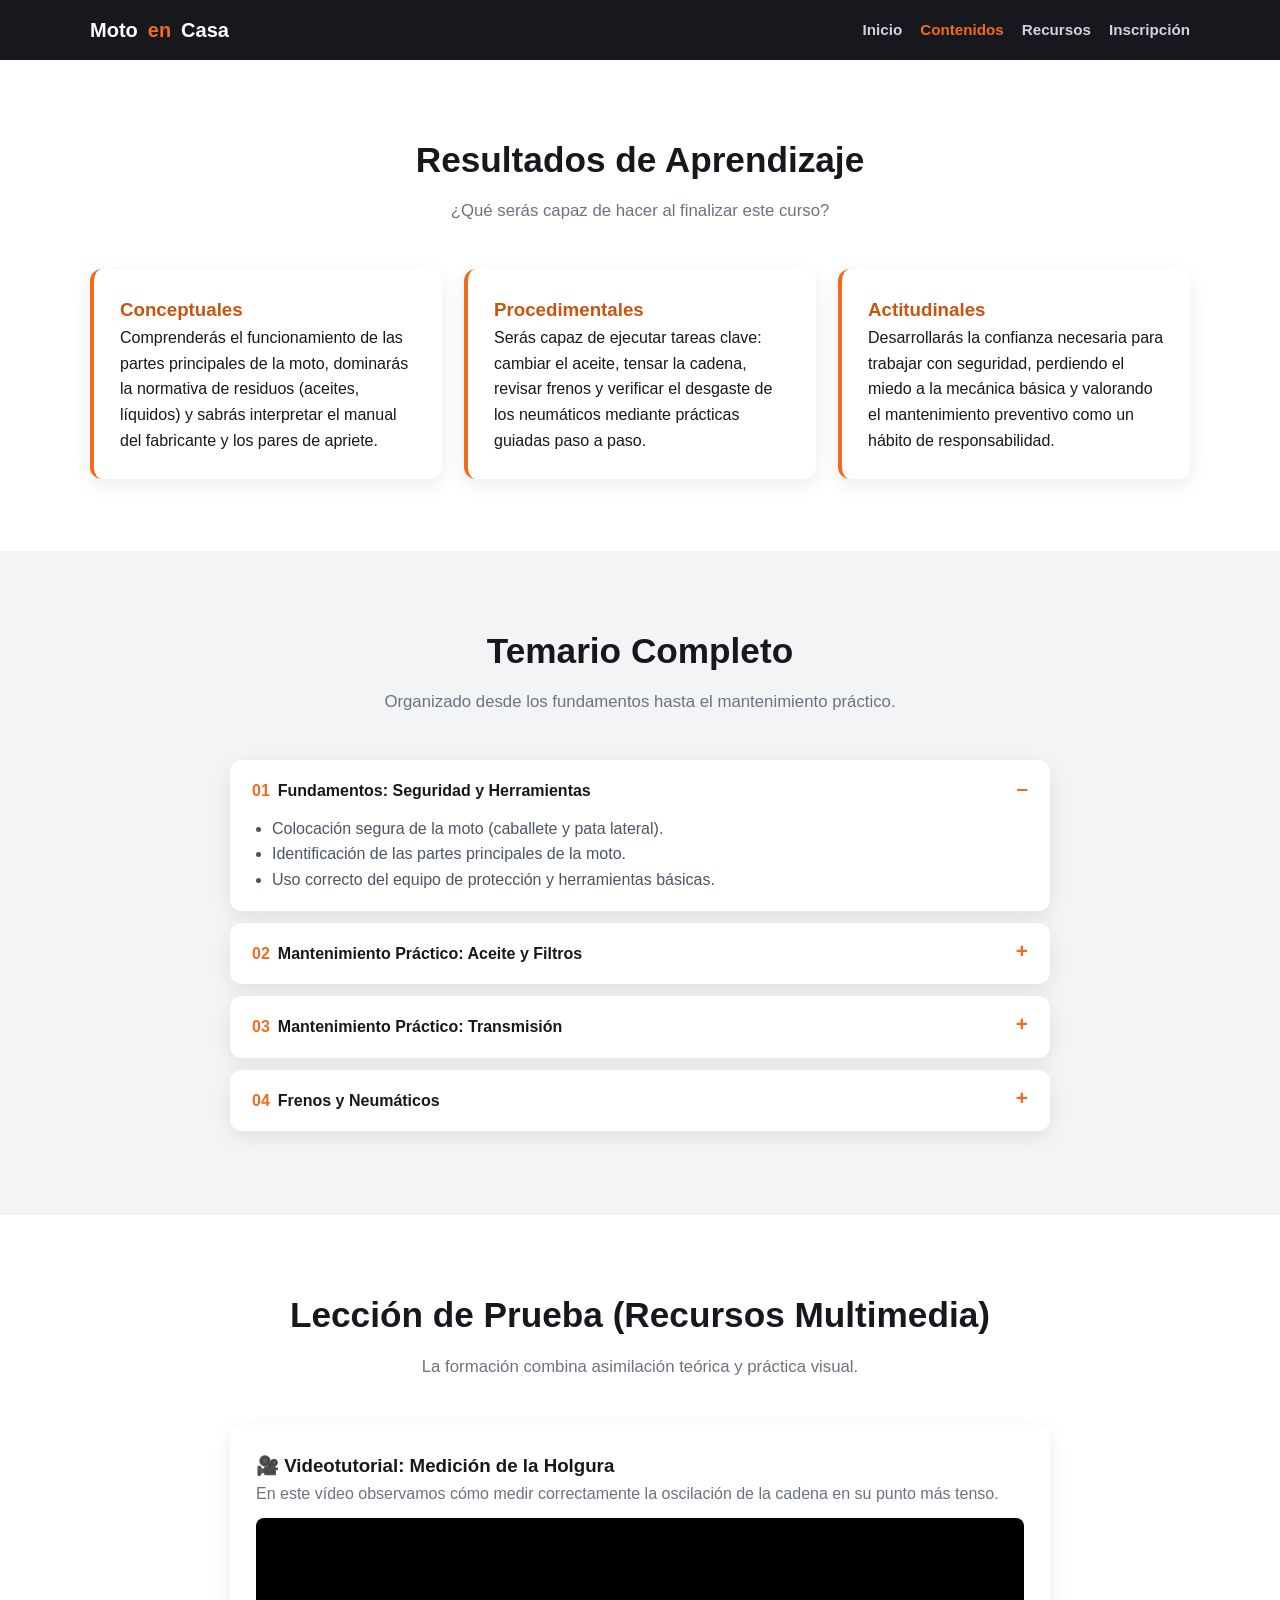
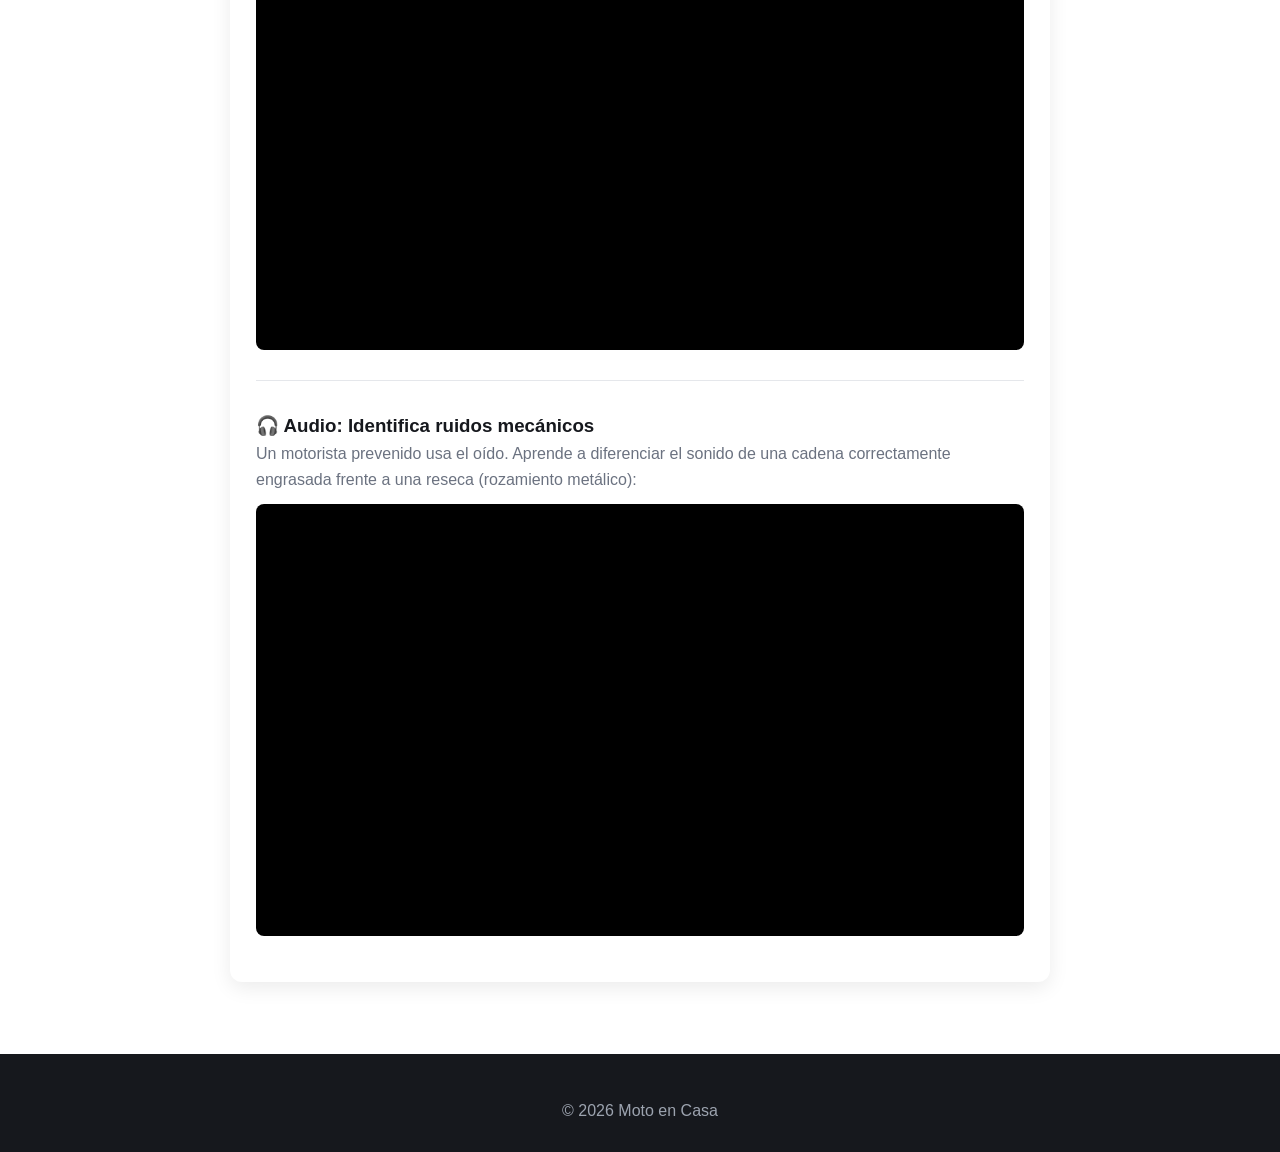
==== contenidos.html @ 29069a8e "Add files via upload" ====
<!DOCTYPE html>
<html lang="es">
<head>
  <meta charset="UTF-8">
  <title>Moto en Casa | Contenidos</title>
  <link rel="stylesheet" href="estilos.css">
</head>
<body>
  <header class="principal">
    <div class="contenedor">
      <a href="index.html" class="logo">Moto<span>en</span>Casa</a>
      <nav>
        <ul>
          <li><a href="index.html">Inicio</a></li>
          <li><a href="contenidos.html" class="activo">Contenidos</a></li>
          <li><a href="recursos.html">Recursos</a></li>
          <li><a href="inscripcion.html">Inscripción</a></li>
        </ul>
      </nav>
    </div>
  </header>

  <main>
    <section>
      <div class="contenedor">
        <header class="titulo-seccion">
          <h2>Resultados de Aprendizaje</h2>
          <p>¿Qué serás capaz de hacer al finalizar este curso?</p>
        </header>
        <div class="rejilla">
          <article class="tarjeta" style="border-left: 4px solid var(--naranja);">
            <h3 style="color: var(--naranja-oscuro);">Conceptuales</h3>
            <p>Comprenderás el funcionamiento de las partes principales de la moto, dominarás la normativa de residuos (aceites, líquidos) y sabrás interpretar el manual del fabricante y los pares de apriete.</p>
          </article>
          <article class="tarjeta" style="border-left: 4px solid var(--naranja);">
            <h3 style="color: var(--naranja-oscuro);">Procedimentales</h3>
            <p>Serás capaz de ejecutar tareas clave: cambiar el aceite, tensar la cadena, revisar frenos y verificar el desgaste de los neumáticos mediante prácticas guiadas paso a paso.</p>
          </article>
          <article class="tarjeta" style="border-left: 4px solid var(--naranja);">
            <h3 style="color: var(--naranja-oscuro);">Actitudinales</h3>
            <p>Desarrollarás la confianza necesaria para trabajar con seguridad, perdiendo el miedo a la mecánica básica y valorando el mantenimiento preventivo como un hábito de responsabilidad.</p>
          </article>
        </div>
      </div>
    </section>

    <section class="gris">
      <div class="contenedor" style="max-width: 820px; margin: 0 auto;">
        <header class="titulo-seccion">
          <h2>Temario Completo</h2>
          <p>Organizado desde los fundamentos hasta el mantenimiento práctico.</p>
        </header>
        
        <details open>
          <summary><span><span class="modulo-num">01</span>Fundamentos: Seguridad y Herramientas</span></summary>
          <ul>
            <li>Colocación segura de la moto (caballete y pata lateral).</li>
            <li>Identificación de las partes principales de la moto.</li>
            <li>Uso correcto del equipo de protección y herramientas básicas.</li>
          </ul>
        </details>
        <details>
          <summary><span><span class="modulo-num">02</span>Mantenimiento Práctico: Aceite y Filtros</span></summary>
          <ul>
            <li>Comprobación del nivel y elección de la viscosidad adecuada.</li>
            <li>Proceso de vaciado, sustitución de filtro y llenado sin derrames.</li>
            <li>Gestión y reciclaje del aceite usado según normativa.</li>
          </ul>
        </details>
        <details>
          <summary><span><span class="modulo-num">03</span>Mantenimiento Práctico: Transmisión</span></summary>
          <ul>
            <li>Limpieza profunda con productos específicos.</li>
            <li>Engrase correcto (interior vs exterior de los eslabones).</li>
            <li>Medición de holgura y tensado mediante el eje trasero.</li>
          </ul>
        </details>
        <details>
          <summary><span><span class="modulo-num">04</span>Frenos y Neumáticos</span></summary>
          <ul>
            <li>Revisión del testigo de desgaste de las pastillas.</li>
            <li>Verificación del nivel del líquido de frenos.</li>
            <li>Lectura de presiones, códigos de fabricación y desgaste de neumáticos.</li>
          </ul>
        </details>
      </div>
    </section>

    <section>
      <div class="contenedor" style="max-width: 820px; margin: 0 auto;">
        <header class="titulo-seccion">
          <h2>Lección de Prueba (Recursos Multimedia)</h2>
          <p>La formación combina asimilación teórica y práctica visual.</p>
        </header>
        <div class="tarjeta">
          <!-- VÍDEO DE YOUTUBE -->
      <h3>🎥 Videotutorial: Medición de la Holgura</h3>
      <p style="margin-bottom: 12px; color: var(--gris);">En este vídeo observamos cómo medir correctamente la oscilación de la cadena en su punto más tenso.</p>
      <div class="video-responsive">
        <iframe src="https://www.youtube.com/embed/zH3EIVi4r98" title="Videotutorial: medición de la holgura de la cadena" allow="accelerometer; autoplay; clipboard-write; encrypted-media; gyroscope; picture-in-picture; web-share" referrerpolicy="strict-origin-when-cross-origin" allowfullscreen></iframe>
      </div>
          
          <hr style="margin: 30px 0; border: 0; border-top: 1px solid #e5e7eb;">
          
          <h3>🎧 Audio: Identifica ruidos mecánicos</h3>
          <p style="margin-bottom: 12px; color: var(--gris);">Un motorista prevenido usa el oído. Aprende a diferenciar el sonido de una cadena correctamente engrasada frente a una reseca (rozamiento metálico):</p>
          <div class="video-responsive">
            <iframe src="https://www.youtube.com/embed/iTVDW3MZ-8c" title="Audio: ruidos de una cadena engrasada frente a una reseca" allow="accelerometer; autoplay; clipboard-write; encrypted-media; gyroscope; picture-in-picture; web-share" referrerpolicy="strict-origin-when-cross-origin" allowfullscreen></iframe>
          </div>
        </div>
      </div>
    </section>
  </main>
  
  <footer>
    <div class="contenedor"><p>&copy; 2026 Moto en Casa</p></div>
  </footer>
</body>
</html>
---- estilos.css ----
:root {
  --negro: #16181d; --gris-oscuro: #2a2e37; --gris: #6b7280; --gris-claro: #f3f4f6;
  --blanco: #ffffff; --naranja: #f26b1d; --naranja-oscuro: #c9540f; --verde: #1f8a4c;
  --azul-claro: #e0f2fe; --azul-oscuro: #0369a1; --radio: 12px;
  --sombra: 0 6px 20px rgba(0, 0, 0, 0.08);
}
* { box-sizing: border-box; margin: 0; padding: 0; }
body { font-family: "Segoe UI", Roboto, Helvetica, sans-serif; line-height: 1.6; color: var(--negro); background: var(--blanco); }
a { color: var(--naranja-oscuro); text-decoration: none; }
.contenedor { width: min(1100px, 100% - 32px); margin-inline: auto; }

/* Cabecera */
header.principal { position: sticky; top: 0; z-index: 10; background: var(--negro); color: var(--blanco); }
header.principal .contenedor { display: flex; align-items: center; justify-content: space-between; gap: 16px; padding: 14px 0; flex-wrap: wrap; }
.logo { display: flex; align-items: center; gap: 10px; font-weight: 800; font-size: 1.25rem; color: var(--blanco); }
.logo span { color: var(--naranja); }
nav ul { display: flex; gap: 18px; list-style: none; flex-wrap: wrap; }
nav a { color: #d1d5db; font-size: 0.95rem; font-weight: 600;}
nav a:hover, nav a.activo { color: var(--naranja); }

/* Secciones generales */
section { padding: 72px 0; }
section.gris { background: var(--gris-claro); }
.titulo-seccion { text-align: center; max-width: 720px; margin: 0 auto 44px; }
.titulo-seccion h2 { font-size: clamp(1.6rem, 3vw, 2.2rem); margin-bottom: 10px; }
.titulo-seccion p { color: var(--gris); font-size: 1.05rem; }
.rejilla { display: grid; gap: 22px; grid-template-columns: repeat(auto-fit, minmax(280px, 1fr)); }
.tarjeta { background: var(--blanco); border-radius: var(--radio); padding: 26px; box-shadow: var(--sombra); }
.icono { width: 48px; height: 48px; border-radius: 10px; display: grid; place-items: center; background: rgba(242, 107, 29, 0.12); margin-bottom: 14px; font-size: 1.5rem; }

/* Botones */
.boton { display: inline-block; padding: 14px 26px; border-radius: var(--radio); font-weight: 700; cursor: pointer; font-size: 1rem; text-align: center; border: none; }
.boton.primario { background: var(--naranja); color: var(--blanco); }
.boton.primario:hover { background: var(--naranja-oscuro); }

/* Hero */
.hero { background: linear-gradient(135deg, var(--negro) 0%, var(--gris-oscuro) 100%); color: var(--blanco); padding: 80px 0; text-align: center; }
.hero h1 { font-size: clamp(2rem, 4vw, 3rem); margin-bottom: 18px; line-height: 1.2; }
.hero h1 mark { background: none; color: var(--naranja); }

/* Elementos específicos */
.aviso-verde { background: #ecfdf3; border-left: 6px solid var(--verde); border-radius: var(--radio); padding: 28px; margin-bottom: 20px; }
.sabias-que { background: var(--azul-claro); border-left: 6px solid var(--azul-oscuro); border-radius: var(--radio); padding: 20px; margin-top: 20px; }
.video-responsive { position: relative; padding-bottom: 56.25%; height: 0; overflow: hidden; border-radius: 8px; background: #000; margin-bottom: 20px;}
.video-responsive video, .video-responsive iframe { position: absolute; top: 0; left: 0; width: 100%; height: 100%; border: 0; }
.reproductor-audio { width: 100%; margin-top: 10px; }

/* Acordeones (Temario y FAQ) */
details { background: var(--blanco); border-radius: var(--radio); box-shadow: var(--sombra); padding: 18px 22px; margin-bottom: 12px; }
details summary { cursor: pointer; font-weight: 700; list-style: none; display: flex; justify-content: space-between; gap: 12px; }
details summary::-webkit-details-marker { display: none; }
details summary::after { content: "+"; color: var(--naranja); font-size: 1.3rem; line-height: 1; }
details[open] summary::after { content: "–"; }
details p, details ul { margin-top: 12px; color: #4b5563; }
details ul { padding-left: 20px; }
.modulo-num { color: var(--naranja); margin-right: 8px; }

/* Formularios e Inscripción */
.inscripcion { display: grid; grid-template-columns: 1fr 1fr; gap: 30px; align-items: start; }
@media (max-width: 820px) { .inscripcion { grid-template-columns: 1fr; } }
.precio { background: var(--negro); color: var(--blanco); border-radius: var(--radio); padding: 32px; }
.precio .cifra { font-size: 3rem; font-weight: 800; color: var(--naranja); }
form { display: grid; gap: 14px; }
label { font-weight: 600; font-size: 0.95rem; display: block; margin-bottom: 4px; }
input, textarea { width: 100%; padding: 12px 14px; border: 1px solid #d1d5db; border-radius: 8px; font: inherit; }
.check-legal { display: flex; gap: 10px; align-items: flex-start; font-size: 0.9rem; color: #4b5563; }

/* Pie */
footer { background: var(--negro); color: #9ca3af; padding: 44px 0 28px; text-align: center; margin-top: auto; }
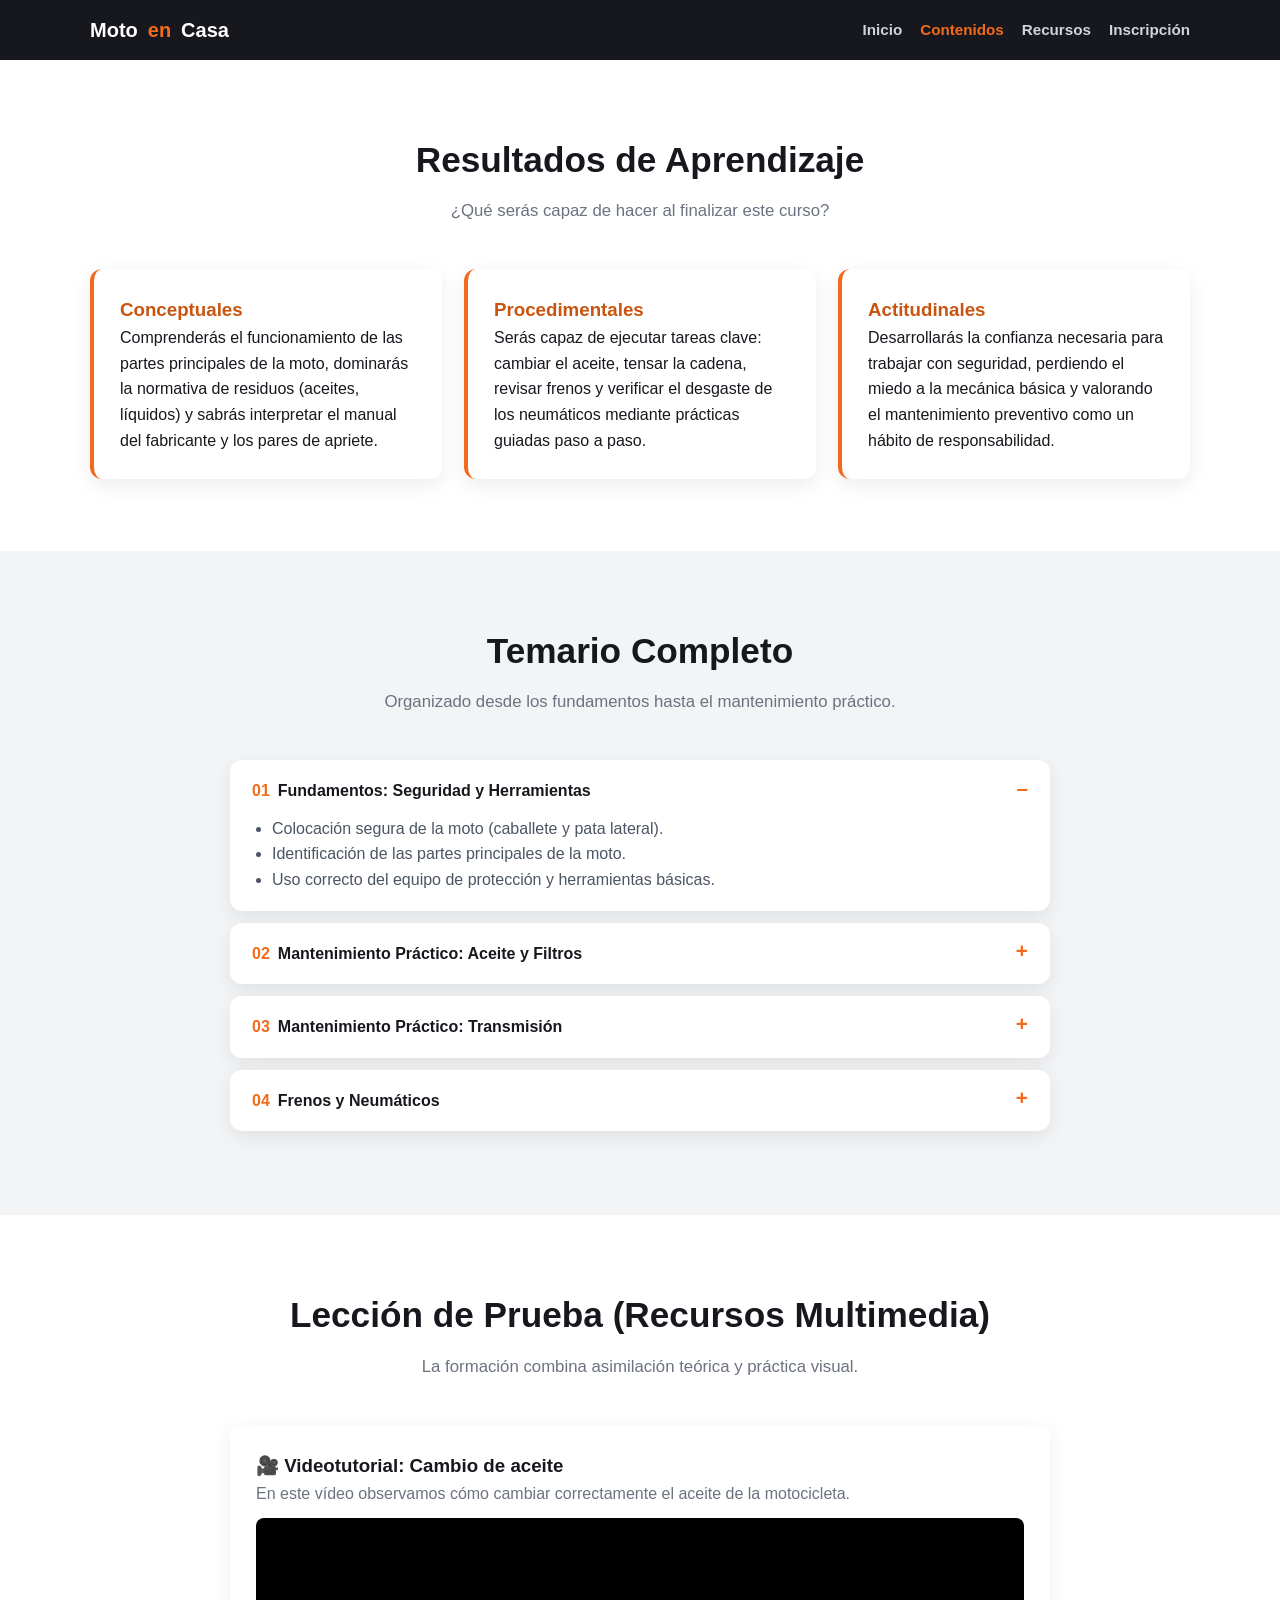
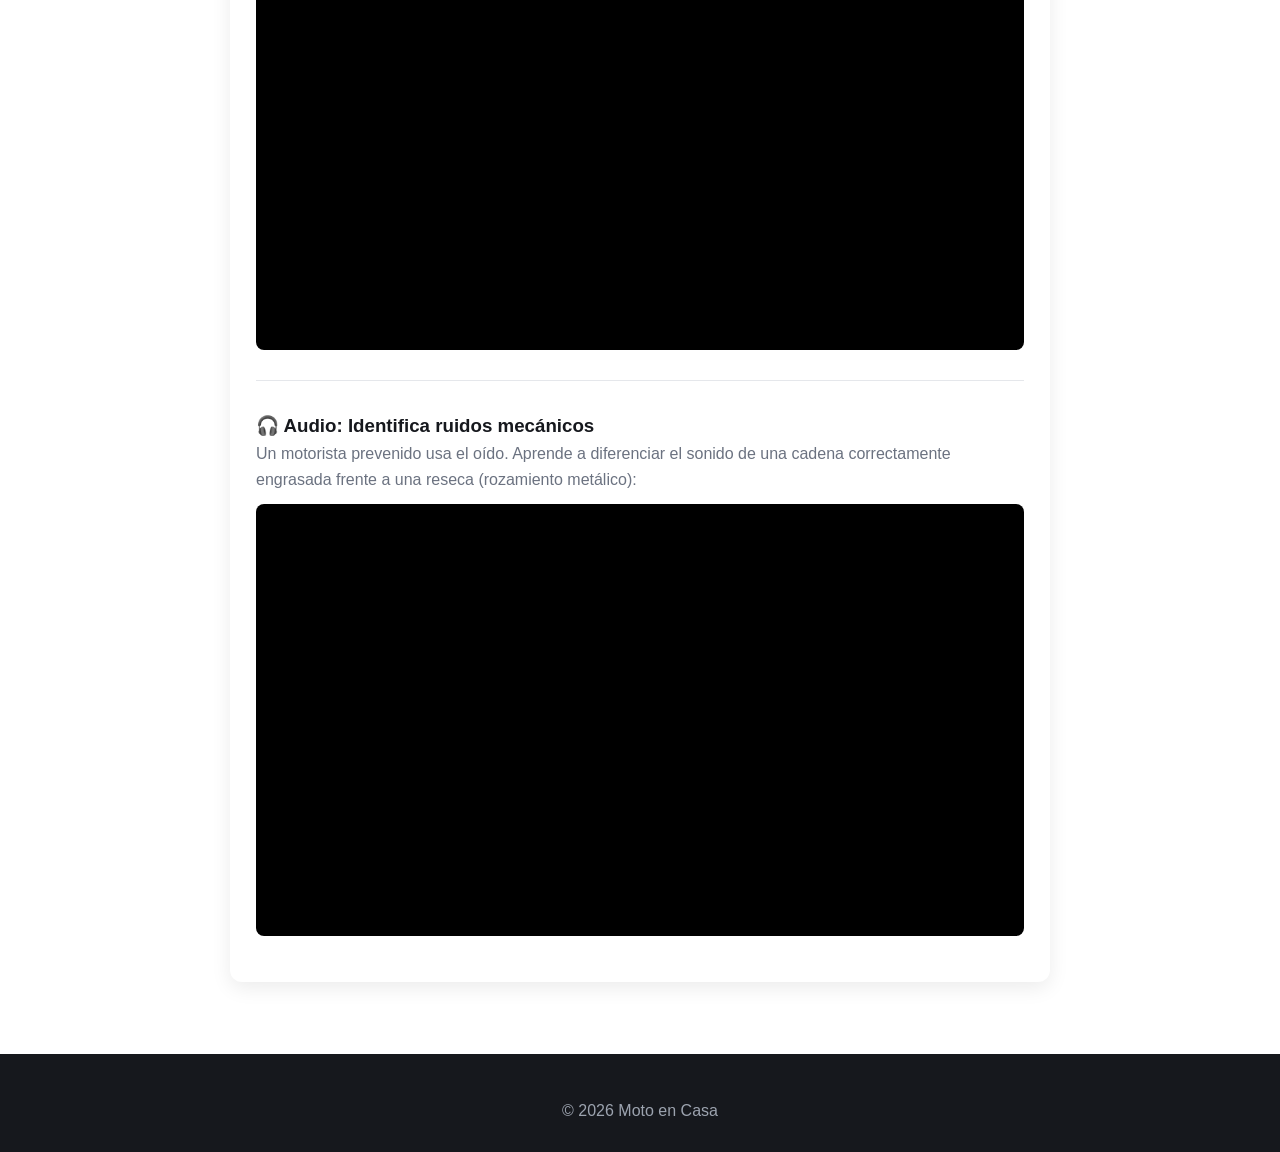
==== commit 9f894599: "Add files via upload" ====
--- a/contenidos.html
+++ b/contenidos.html
@@ -94,10 +94,10 @@
         </header>
         <div class="tarjeta">
           <!-- VÍDEO DE YOUTUBE -->
-      <h3>🎥 Videotutorial: Medición de la Holgura</h3>
-      <p style="margin-bottom: 12px; color: var(--gris);">En este vídeo observamos cómo medir correctamente la oscilación de la cadena en su punto más tenso.</p>
+      <h3>🎥 Videotutorial: Cambio de aceite</h3>
+      <p style="margin-bottom: 12px; color: var(--gris);">En este vídeo observamos cómo cambiar correctamente el aceite de la motocicleta.</p>
       <div class="video-responsive">
-        <iframe src="https://www.youtube.com/embed/zH3EIVi4r98" title="Videotutorial: medición de la holgura de la cadena" allow="accelerometer; autoplay; clipboard-write; encrypted-media; gyroscope; picture-in-picture; web-share" referrerpolicy="strict-origin-when-cross-origin" allowfullscreen></iframe>
+        <iframe width="560" height="315" src="https://www.youtube.com/embed/Yk4vhh2anGo?si=etHVQVK65oGwpufr" title="YouTube video player" frameborder="0" allow="accelerometer; autoplay; clipboard-write; encrypted-media; gyroscope; picture-in-picture; web-share" referrerpolicy="strict-origin-when-cross-origin" allowfullscreen></iframe>
       </div>
           
           <hr style="margin: 30px 0; border: 0; border-top: 1px solid #e5e7eb;">
